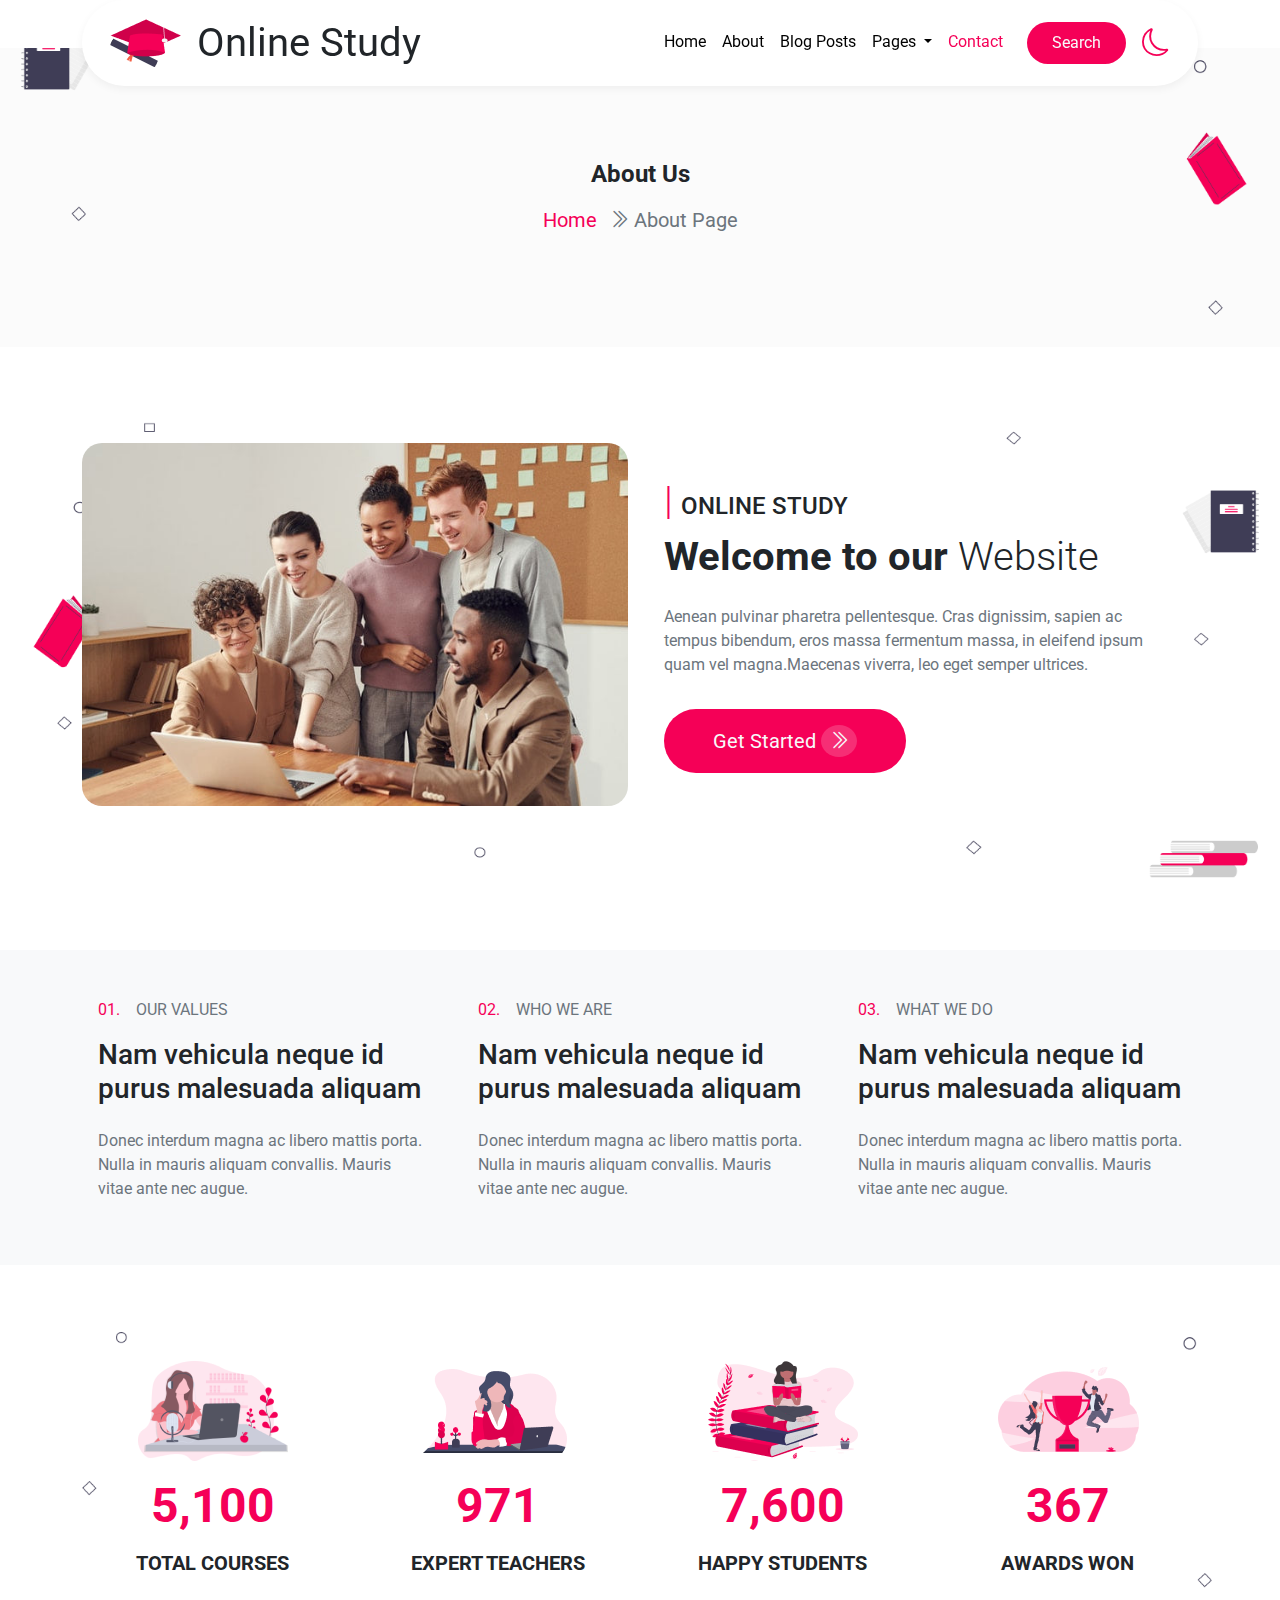
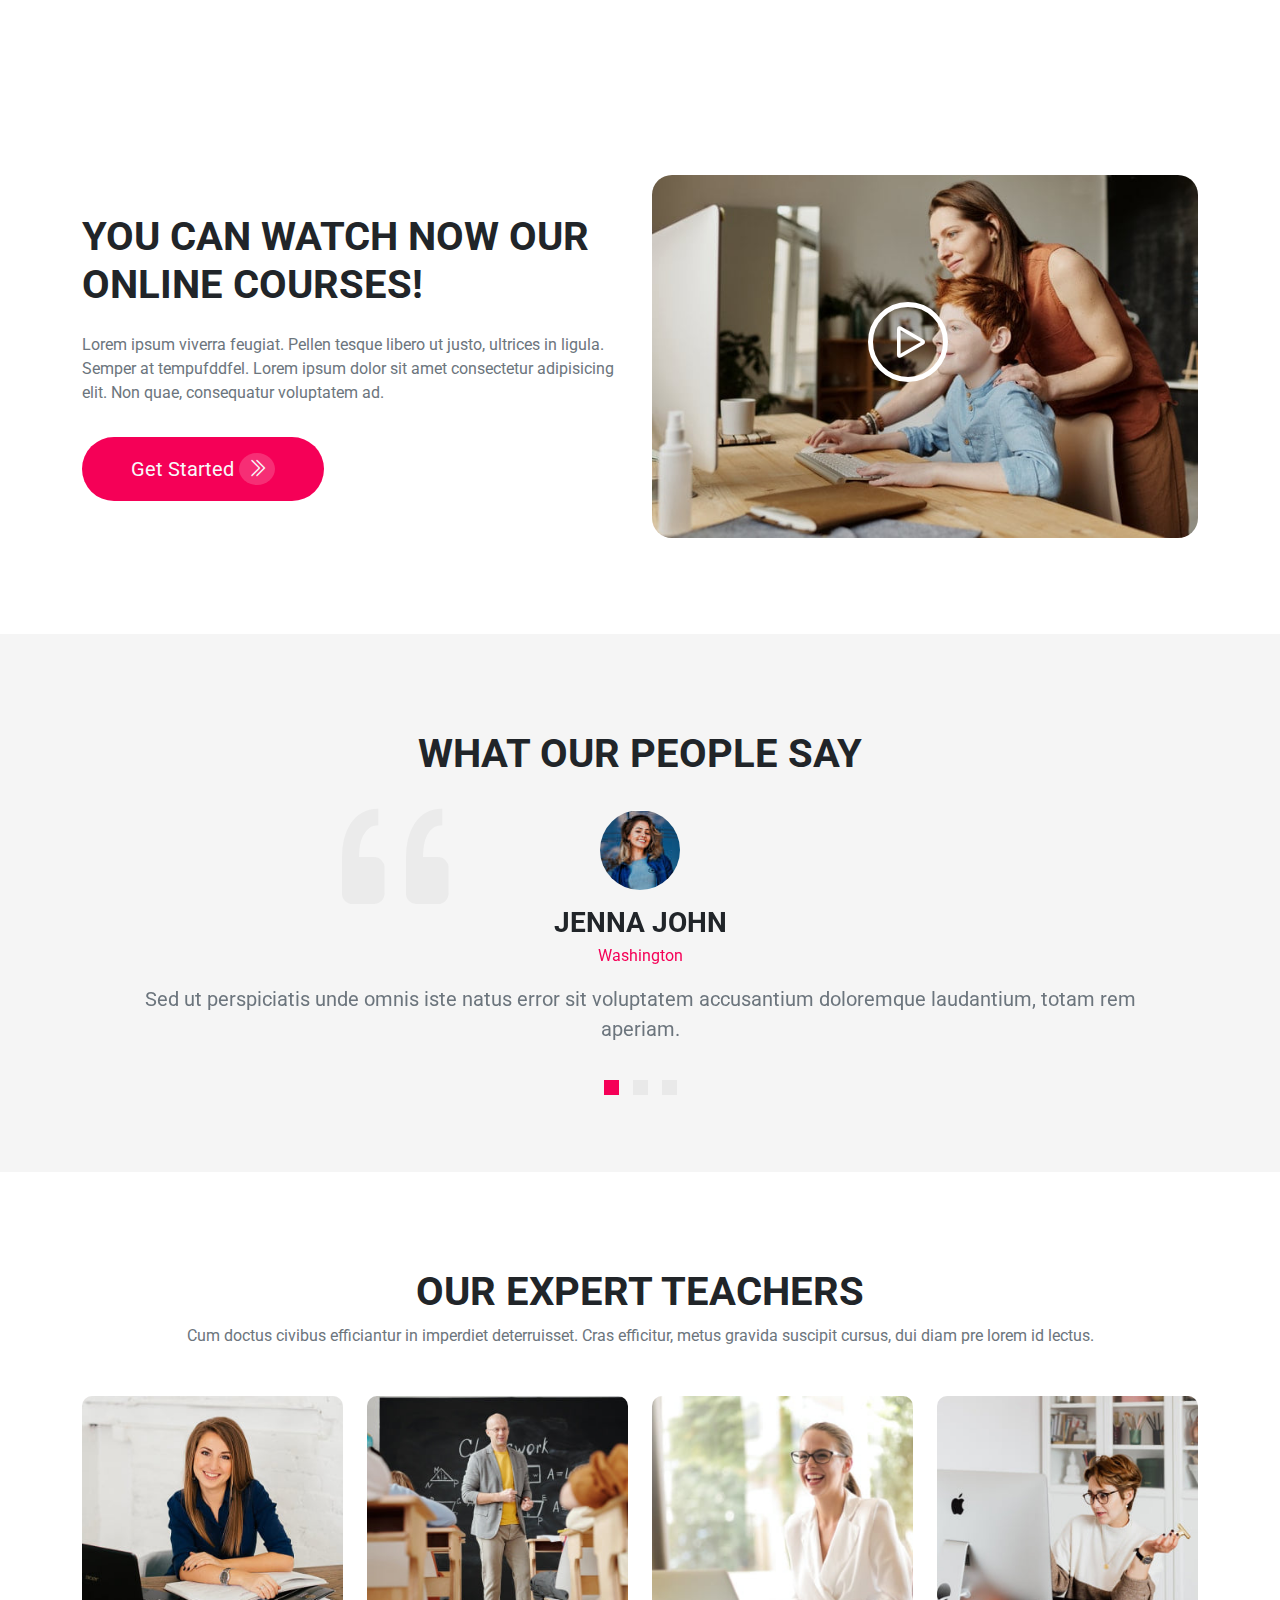
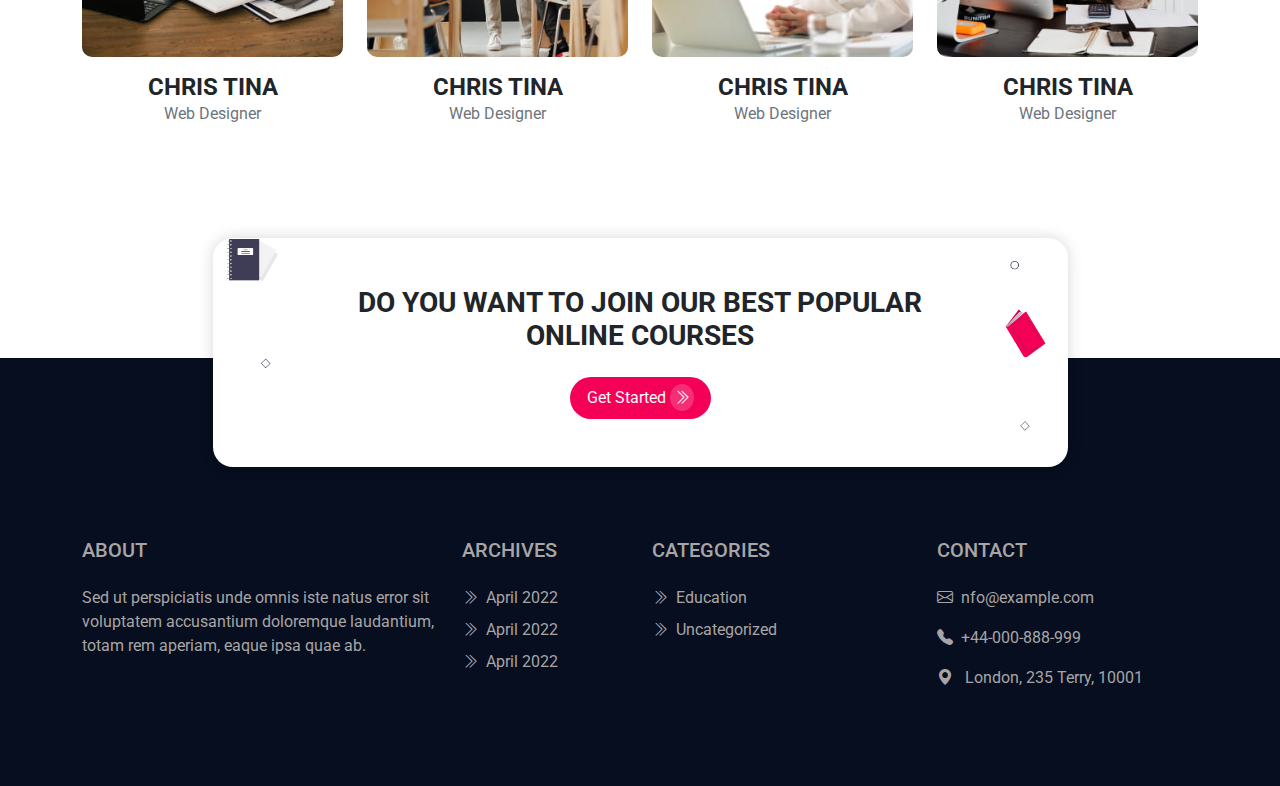
==== about.html @ e32c7d67 "about" ====
<!DOCTYPE html>
<html lang="en">
<head>
    <meta charset="UTF-8">
    <meta http-equiv="X-UA-Compatible" content="IE=edge">
    <meta name="viewport" content="width=device-width, initial-scale=1.0">
    <title>Online Study</title>
    <link rel="stylesheet" href="inc/css/bootstrap.min.css">
    <link rel="stylesheet" href="inc/css/style.css">
    <link href="https://fonts.cdnfonts.com/css/segoe-ui-4" rel="stylesheet">
    <link href="https://fonts.googleapis.com/css2?family=Roboto:wght@300;400;500;700;900&display=swap" rel="stylesheet">
    <link rel="stylesheet" href="https://cdn.jsdelivr.net/npm/bootstrap-icons@1.10.2/font/bootstrap-icons.css">
          <style>
            .banner{
            background-color: #fbfbfb;
            }
            .homeHover:hover{
                text-decoration: underline;
                color: #f50057;
            }
            .errorImg{
                background-image: url(inc/image/error.png) !important;
                background-position: center center;
                background-size: cover;
            }
            .playIcon{
                top: 35%;
                left: 40%;
                color: white;
                border: 5px solid white;
                border-radius: 50px;
                height: 80px;
                width: 80px;
                line-height: 75px;
                text-align: center;
                padding-left: 5px;
                transition: all .3s ease;
            }
            .playIcon:hover{
                transform: scale(1.1);
                cursor: pointer;
            }
          </style>      
</head>
<body>
       <!-- header section -->
       <header>
        <div class="container">
            <nav class="navbar navbar-expand-lg navbar-light px-3">
                <div class="container-fluid">
                  <a class="navbar-brand" href="index.html">
                    <img class="img-fluid" src="inc/image/logo.png" alt="logo">
                  </a>
                  <a href="index.html" class="navbar-brand text-dark fs-1 logoText me-auto">Online Study</a>
                  <button class="navbar-toggler" type="button" data-bs-toggle="collapse" data-bs-target="#navbarSupportedContent" aria-controls="navbarSupportedContent" aria-expanded="false" aria-label="Toggle navigation">
                    <i class="bi bi-list navIcon"></i>
                  </button>
                  <div class="collapse navbar-collapse" id="navbarSupportedContent">
                    <ul class="navbar-nav ms-auto mb-2 mb-lg-0 text-center bg-white">
                      <li class="nav-item">
                        <a class="nav-link" href="index.html">Home</a>
                      </li>
                      <li class="nav-item">
                        <a class="nav-link" href="about.html">About</a>
                      </li>
                      <li class="nav-item">
                        <a class="nav-link" href="blog.html">Blog Posts</a>
                      </li>
                      <li class="nav-item dropdown">
                        <a class="nav-link dropdown-toggle" href="#" role="button" data-bs-toggle="dropdown" aria-expanded="false">
                          Pages
                        </a>
                        <ul class="dropdown-menu text-center">
                          <li><a class="dropdown-item" href="#">404 Page</a></li>
                          <li><a class="dropdown-item" href="#">Landing Page</a></li>
                        </ul>
                      </li>
                      <li class="nav-item">
                        <a class="nav-link active" aria-current="page" href="contact.html">Contact</a>
                      </li>
                      <li class="nav-item ps-3">
                        <a class="btn bg-main rounded-pill text-light px-4 py-2 btnHover" type="submit">Search</a>
                      </li>
                      <li class="nav-item ps-3 d-flex align-items-center position-relative posMoon mx-auto">
                        <i class="bi bi-moon fs-3 text-main"></i>
                            <ul>
                                <li class="nav-item ps-3 d-flex align-items-center position-absolute posSun">
                                    <i class="bi bi-brightness-high fs-3"></i>
                                </li>
                            </ul>
                      </li>
                    </ul>
                  </div>
                </div>
              </nav>
        </div>
    </header>
    <!-- banner section -->
    <section class="banner mt-5 py-5">
        <div class="container py-5">
            <div class="row d-flex justify-content-center">
                <div class="col-lg-12 col-md-12 col-sm-12 text-center">
                    <h6 class="fs-4 fw-bold mb-3 pt-3">About Us</h6>
                    <ul class="list-inline">
                        <li class="list-inline-item">
                            <a class="homeHover fs-5 text-main" href="index.html">Home</a>
                        </li>
                        <li class="list-inline-item">
                            <p class="fs-5 text-muted"><i class="bi bi-chevron-double-right"></i> About Page</p>
                        </li>
                    </ul>
                </div>
            </div>
        </div>
    </section>
    <!--about section-->
    <section class="about py-5">
        <div class="container py-5">
          <div class="row d-flex align-items-center">
            <div class="col-lg-6 col-sm-12 col-md-6">
                <img src="inc/image/about.jpg" alt="about-img" class="img-fluid rounded-20">

            </div>
            <div class="col-lg-6 col-sm-12 col-md-6 ps-4">
               <h6 class=" fs-4"><span class="display-6 text-main">|</span><span class="ps-2">ONLINE STUDY</span></h6>
               <h4 class="display-6"><span class="fw-bold">Welcome to our</span> Website</h4>
               <p class="pe-5 py-3 text-muted">Aenean pulvinar pharetra pellentesque. Cras dignissim, sapien ac tempus bibendum,
                 eros massa fermentum massa, 
                 in eleifend ipsum quam vel magna.Maecenas viverra, leo eget semper ultrices.</p>
                 <a class="btn btn-stl bg-main rounded-pill text-light px-5 py-3 btnHover fs-5" href="#">Get Started <i class="bi bi-chevron-double-right rounded-circle px-2 py-1 forArrow"></i></a>
            </div>
          </div>
        </div>
    </section>
     <!--text section start-->
     <section>
        <div class="container-fluid bg-light py-5 my-5">
            <div class="container">
                <div class="row">
                    <div class="col-lg-4 col-sm-12 col-md-6">
                        <p class="px-3"><span class="text-main">01.</span><span class="ps-3 text-muted">OUR VALUES</span></p>
                        <h3 class="px-3">Nam vehicula neque id purus malesuada aliquam</h3>
                        <p class="pt-3 px-3 text-muted">Donec interdum magna ac libero mattis porta.
                             Nulla in mauris aliquam convallis. Mauris vitae ante nec augue.</p>

                    </div>
                    <div class="col-lg-4 col-sm-12 col-md-6">
                        <p class="px-3"><span class="text-main">02.</span><span class="ps-3 text-muted">WHO WE ARE</span></p>
                        <h3 class="px-3">Nam vehicula neque id purus malesuada aliquam</h3>
                        <p class="pt-3 px-3 text-muted">Donec interdum magna ac libero mattis porta.
                             Nulla in mauris aliquam convallis. Mauris vitae ante nec augue.</p>

                    </div>
                    <div class="col-lg-4 col-sm-12 col-md-6">
                        <p class="px-3"><span class="text-main ">03.</span><span class="ps-3 text-muted">WHAT WE DO</span></p>
                        <h3 class="px-3">Nam vehicula neque id purus malesuada aliquam</h3>
                        <p class="pt-3 px-3 text-muted">Donec interdum magna ac libero mattis porta.
                             Nulla in mauris aliquam convallis. Mauris vitae ante nec augue.</p>

                    </div> 

                </div>

            </div>

        </div>
    </section>
    <!--text section end-->
    <!--cartoon section -->
    <section>
        <div class="container-fluid">
            <div class="errorImg">
                <div class="container">
                    <div class="row py-5 text-center my-5">
                        <div class="col-lg-3 col-sm-12 col-md-6">
                            <img src="inc/image/stats1.png" alt="state-img" class="img-fluid">
                            <p class="display-5 pt-3 fw-bold text-main">5,100</p>
                            <p class="h5 fw-bold">TOTAL COURSES</p>
                        </div>
                        <div class="col-lg-3 col-sm-12 col-md-6">
                            <img src="inc/image/stats2.png" alt="state-img" class="img-fluid">
                            <p class="display-5 pt-3 fw-bold text-main">971</p>
                            <p class="h5 fw-bold">EXPERT TEACHERS</p>
                        </div>
                        <div class="col-lg-3 col-sm-12 col-md-6">
                            <img src="inc/image/stats3.png" alt="state-img" class="img-fluid">
                            <p class="display-5 pt-3 fw-bold text-main">7,600</p>
                            <p class="h5 fw-bold">HAPPY STUDENTS </p>
                        </div>
                        <div class="col-lg-3 col-sm-12 col-md-6">
                            <img src="inc/image/stats4.png" alt="state-img" class="img-fluid">
                            <p class="display-5 pt-3 fw-bold text-main">367</p>
                            <p class="h5 fw-bold">AWARDS WON</p>
                        </div>

                    </div>

                </div>

            </div>
        </div>

    </section>
    <!--cartoon section end-->
     <!--play video section start-->
     <section class="py-5">
        <div class="container py-5">
          <div class="row d-flex align-items-center">
              <div class="col-lg-6 col-md-6 col-sm-12">
                      <h1 class="fw-bold">YOU CAN WATCH NOW OUR ONLINE COURSES!</h1>
                      <p class="py-3 text-muted">Lorem ipsum viverra feugiat. Pellen tesque libero ut justo, ultrices in ligula. Semper at tempufddfel. 
                          Lorem ipsum dolor sit amet consectetur adipisicing elit. Non quae, consequatur voluptatem ad.</p>
                        <a class="btn btn-stl bg-main rounded-pill text-light px-5 py-3 btnHover fs-5" href="#">Get Started <i class="bi bi-chevron-double-right rounded-circle px-2 py-1 forArrow"></i></a>
              </div>
              <div class="col-lg-6 col-md-6 col-sm-12 position-relative">
                  <img src="inc/image/video.jpg" alt="vedio-img" class="img-fluid rounded-20">
                  <i class="bi bi-play position-absolute playIcon display-4"  data-bs-toggle="modal" data-bs-target="#exampleModal"></i>
                  <!-- modal start -->
                        <div class="modal fade" id="exampleModal" tabindex="-1" aria-labelledby="exampleModalLabel" aria-hidden="true">
                            <div class="modal-dialog modal-dialog-centered ">
                            <div class="modal-content">
                                <div class="modal-body">
                                    <iframe width="100%" height="100%" src="https://www.youtube.com/embed/t0Q2otsqC4I" title="YouTube video player" frameborder="0" allow="accelerometer; autoplay; clipboard-write; encrypted-media; gyroscope; picture-in-picture" allowfullscreen></iframe>
                                </div>
                            </div>
                            </div>
                        </div>
                  <!-- modal end -->
              </div>
          </div>
        </div>
  </section>
  <!--play vedio section end-->
<!-- say section -->
<section class="say py-5">
    <div class="container py-5">
      <div class="row pb-4">
        <div class="col-12 text-center">
          <h2 class="display-6 fw-bold">WHAT OUR PEOPLE SAY</h2>
        </div>
      </div>
      <div class="row position-relative">
        <i class="bi bi-quote position-absolute sayIcon"></i>
        <div class="col-12 text-center">
          <!-- slider start -->
              <div id="carouselExampleIndicators" class="carousel slide" data-bs-ride="true">
                  <div class="carousel-indicators">
                    <button type="button" data-bs-target="#carouselExampleIndicators" data-bs-slide-to="0" class="active" aria-current="true" aria-label="Slide 1"></button>
                    <button class="btn rounded-circle" type="button" data-bs-target="#carouselExampleIndicators" data-bs-slide-to="1" aria-label="Slide 2"></button>
                    <button class="btn rounded-pill" type="button" data-bs-target="#carouselExampleIndicators" data-bs-slide-to="2" aria-label="Slide 3"></button>
                  </div>
                  <!-- <ol class="carousel-indicators">
                    <li type="button" data-bs-target="#carouselExampleIndicators" data-bs-slide-to="0" class="active" aria-current="true" aria-label="Slide 1"></li>
                    <li class="" type="button" data-bs-target="#carouselExampleIndicators" data-bs-slide-to="1" aria-label="Slide 2"></li>
                    <li class="" type="button" data-bs-target="#carouselExampleIndicators" data-bs-slide-to="2" aria-label="Slide 3"></li>
                  </ol> -->
                <div class="carousel-inner">
                  <div class="carousel-item active">
                    <img class="img-fluid rounded-circle" src="inc/image/testi2.jpg" alt="profile image">
                      <h6 class="fs-3 fw-bold my-0 pt-3 pb-1">JENNA JOHN</h6>
                      <span class="text-main">Washington</span>
                      <p class="text-muted px-5 fs-5 py-3">Sed ut perspiciatis unde omnis iste natus error sit voluptatem accusantium doloremque laudantium, totam rem aperiam.</p>
                  </div>
                  <div class="carousel-item">
                    <img class="img-fluid rounded-circle" src="inc/image/testi1.jpg" alt="profile image">
                      <h6 class="fs-3 fw-bold my-0 pt-3 pb-1">THEO HALL</h6>
                      <span class="text-main">Washington</span>
                      <p class="text-muted px-5 fs-5 py-3">Sed ut perspiciatis unde omnis iste natus error sit voluptatem accusantium doloremque laudantium, totam rem aperiam.</p>
                  </div>
                  <div class="carousel-item">
                    <img class="img-fluid rounded-circle" src="inc/image/testi3.jpg" alt="profile image">
                      <h6 class="fs-3 fw-bold my-0 pt-3 pb-1">LINDA CARINI</h6>
                      <span class="text-main">Washington</span>
                      <p class="text-muted px-5 fs-5 py-3">Sed ut perspiciatis unde omnis iste natus error sit voluptatem accusantium doloremque laudantium, totam rem aperiam.</p>
                  </div>
                </div>
              </div>
          <!-- slider end -->
          
        </div>
      </div>
    </div>
  </section>
     <!-- expert section -->
     <section class="py-5">
        <div class="container py-5">
          <div class="row text-center pb-3">
            <div class="col-12">
              <h2 class="display-6 fw-bold">OUR EXPERT TEACHERS</h2>
              <p class="px-5 text-muted">Cum doctus civibus efficiantur in imperdiet deterruisset. Cras efficitur, metus gravida suscipit cursus, dui diam pre lorem id lectus.</p>
            </div>
          </div>
          <div class="row text-center">
            <div class="col-lg-3 col-md-6 col-sm-12 py-3">
              <img class="img-fluid expertImage" src="inc/image/team1.jpg" alt="expert teacher image">
              <h6 class="fs-4 fw-bold my-0 pt-3 textHover cursor-pointer">CHRIS TINA</h6>
              <p class="text-muted my-0">Web Designer</p>
            </div>
            <div class="col-lg-3 col-md-6 col-sm-12 py-3">
              <img class="img-fluid expertImage" src="inc/image/team2.jpg" alt="expert teacher image">
              <h6 class="fs-4 fw-bold my-0 pt-3 textHover cursor-pointer">CHRIS TINA</h6>
              <p class="text-muted my-0">Web Designer</p>
            </div>
            <div class="col-lg-3 col-md-6 col-sm-12 py-3">
              <img class="img-fluid expertImage" src="inc/image/team3.jpg" alt="expert teacher image">
              <h6 class="fs-4 fw-bold my-0 pt-3 textHover cursor-pointer">CHRIS TINA</h6>
              <p class="text-muted my-0">Web Designer</p>
            </div>
            <div class="col-lg-3 col-md-6 col-sm-12 py-3">
              <img class="img-fluid expertImage" src="inc/image/team4.jpg" alt="expert teacher image">
              <h6 class="fs-4 fw-bold my-0 pt-3 textHover cursor-pointer">CHRIS TINA</h6>
              <p class="text-muted my-0">Web Designer</p>
            </div>
          </div>
        </div>
      </section>
    <!-- footer section -->
    <footer class="pb-5">
      <div class="container pb-5">
        <div class="row position-relative">
          <div class="col-12">
            <div class="bestPopular text-center w-75 mx-auto p-5 bg-white">
              <h3 class="fs-3 pb-3 fw-bold px-5">DO YOU WANT TO JOIN OUR BEST POPULAR ONLINE COURSES</h3>
              <a class="btn btn-stl bg-main rounded-pill text-light px-3 py-2 btnHover fs-6" href="#">Get Started <i class="bi bi-chevron-double-right rounded-circle p-1 forArrow"></i></a>
            </div>
          </div>
        </div>
        <div class="row text-foot bottomFooter">
            <div class="col-lg-4 col-md-6 col-sm-12">
              <h6 class="fs-5 pb-2 mb-3">ABOUT</h6>
              <p>Sed ut perspiciatis unde omnis iste natus error sit voluptatem accusantium doloremque laudantium, totam rem aperiam, eaque ipsa quae ab.</p>
            </div>
              <div class="col-lg-2 col-md-6 col-sm-12">
                <h6 class="fs-5 pb-2 mb-3">ARCHIVES</h6>
                <ul class="footer2nd">
                  <li class="pb-2"><a class="text-foot" href="#"><i class="bi bi-chevron-double-right pe-2"></i>April 2022</a></li>
                  <li class="pb-2"><a class="text-foot" href="#"><i class="bi bi-chevron-double-right pe-2"></i>April 2022</a></li>
                  <li class=""><a class="text-foot" href="#"><i class="bi bi-chevron-double-right pe-2"></i>April 2022</a></li>
                </ul>
            </div>
            <div class="col-lg-3 col-md-6 col-sm-12">
              <h6 class="fs-5 pb-2 mb-3">CATEGORIES</h6>
              <ul class="footer2nd">
                <li class="pb-2"><a class="text-foot" href="#"><i class="bi bi-chevron-double-right pe-2"></i>Education</a></li>
                <li class=""><a class="text-foot" href="#"><i class="bi bi-chevron-double-right pe-2"></i>Uncategorized</a></li>
              </ul>
          </div>
          <div class="col-lg-3 col-md-6 col-sm-12">
            <h6 class="fs-5 pb-2 mb-3">CONTACT</h6>
            <ul class="footer2nd">
              <li class="pb-3"><a class="text-foot" href="mailto:nfo@example.com.com"><i class="bi bi-envelope pe-2"></i>nfo@example.com</a></li>
              <li class="pb-3"><a class="text-foot" href="tel:+44-000-888-999"><i class="bi bi-telephone-fill pe-2"></i>+44-000-888-999</a></li>
              <li class=""><i class="bi bi-geo-alt-fill pe-2"></i> London, 235 Terry, 10001</li>
            </ul>
           </div>
        </div>
      </div>
    </footer>
    <script src="inc/js/bootstrap.bundle.min.js"></script>
</body>
</html>
---- inc/css/style.css ----
*{
    margin: 0;
    padding: 0;
    box-sizing: border-box;
    font-family: 'Roboto', sans-serif;
}
*::after,
*::before{
    margin: 0;
    padding: 0;
    box-sizing: border-box;
    -webkit-box-sizing: border-box;
}
:active,
/* :hover, */
:focus{
    outline: 0 !important;
    outline-offset: 0;
    box-shadow: unset !important;
}
/* a,
p{
    font-family: 'Segoe UI', sans-serif;
}
h1,h2,h3,h4,h5,h6{
    font-family: 'Roboto', sans-serif;
} */
a,
a:hover{
    text-decoration: none;
}
ul,
ol{
    margin: 0;
    padding: 0;
}
.text-main{
    color: #f50057;
}
.bg-main{
    background-color: #f50057 ;
}
.text-darkMain{
    color: #3f3d56 ;
}
.bg-darkMain{
    background-color: #3f3d56 ;
}
.text-darkBlue{
    color: #060e1f ;
}
.bg-darkBlue{
    background-color: #060e1f ;
}
.textHover{
    transition: all .5s ease;
}
.textHover:hover{
    color: #f50057!important;
}
.cursor-pointer{
    cursor: pointer;
}
.rounded-20{
    border-radius: 20px;
}
/* --------------------
header section start
-------------------- */
header{
    position: fixed;
    top: 0;
    left: 0;
    right: 0;
    z-index: 300;
}
.navbar{
    box-shadow: 0 3px 9px rgba(0, 0, 0, 5%);
    border-radius: 50px;
    background-color: white;
}
.nav-link{
    color: black !important;
    transition: all .5s ease;
}
.nav-item .active {
    color: #f50057 !important;
    
}
.nav-link:hover{
    color: #f50057!important;
}
.logoText{
    transition: all .5s ease;
}
.logoText:hover{
    color: #f50057!important;
}
.btnHover{
    transition: all .5s ease;
}
.btnHover:hover{
    background-color: #3f3d56;
}
.posMoon:hover .posSun{
    opacity: 1;
    cursor: pointer;
    background-color: white;
    color: #f50057;
    transform: rotate(360deg);
    border-radius: 50px;
}
.posSun{
    top: 0;
    left: 0;
    bottom: 0;
    right: 0;
    height: 100%;
    width: 100%;
    opacity: 0;
    transition: all .5s ease;
}
.dropdown-item:hover{
    background-color: transparent !important;
    color: #f50057 !important;
}
.dropdown-menu{
    background-color: white;
    box-shadow: 0px 0px 5px #00000028;
    border: 0;
}
.navbar-toggler{
    background-color: #f50057;
    color: white !important;
    padding: 3px 2px !important;
    border: 0;
    font-size: 25px;
}
.navbar-toggler:focus{
    border: 2px solid #060e1f;
}
/* --------------------
header section end
-------------------- */
/* --------------------
banner section start
-------------------- */
.banner{
    background-image: url(../image/banner.png);
    background-position: center center;
    background-size: cover;
    
}
.forArrow{
    background: rgb(255 255 255 / 18%) ;
    
}
/* --------------------
banner section end
-------------------- */
/* --------------------
about section start
-------------------- */
.about{
    background-image: url(../image/middle.png);
    background-position: center center;
    background-size: cover;
}
.btnAbt{
    background-color: #3f3d56;
    transition: all .5s ease;
}
.btnAbt:hover{
    background-color: #f50057;
}
.aboutImg{
    border-radius: 20px;
}
/* --------------------
about section end
-------------------- */
/* --------------------
expert section start
-------------------- */
.expertImage{
    border-radius: 10px;
    transition: all .5s ease;
}
.expertImage:hover{
    transform: translate(0px, -10px);
    box-shadow: 0px 10px 15px rgba(0, 0, 0, 0.20);
}
/* --------------------
expert section end
-------------------- */
/* --------------------
say section start
-------------------- */
.say{
    background-color: #f5f5f5;
}
.sayIcon{
    font-size: 170px;
    color: #ebebeb;
    top: -70px;
    right: 0;
    left: 20%;
}
.carousel-indicators{
    bottom: -45px;
}
/* -------- */
.carousel-indicators button{
    background-color: #dedede !important;
    width: 15px !important;
    height: 15px !important;
    margin: 0px 7px !important;
    border-radius: 50px !important;
}
.carousel-indicators button:hover{
    background-color: #f50057 !important;
    opacity: 1 !important;
}
.carousel-indicators button.active{
    background-color: #f50057 !important;
}
/* ---------- */
/* .carousel-indicators li{
    background-color: #dedede !important;
    width: 15px !important;
    height: 15px !important;
    margin: 0px 7px !important;
    border-radius: 50px !important;
}
.carousel-indicators li:hover{
    background-color: #f50057 !important;
    opacity: 1 !important;
}
.carousel-indicators li.active{
    background-color: #f50057 !important;
} */
/* --------------------
say section end
-------------------- */
/* --------------------
article section start
-------------------- */
.article{

}
.articleHover{
    transition: all .3s ease;
    border-radius: 15px;
    overflow: hidden;
    border: 1px solid rgb(228, 225, 225);
}
.articleHover:hover{
    box-shadow: 0px 5px 15px rgba(0, 0, 0, 0.10);
    transform: translate(0px,-15px);
    color: #f50057;
}
/* --------------------
article section end
-------------------- */
/* --------------------
footer section start
-------------------- */
footer{
    background-color: #060e1f;
    margin-top: 120px;
}
.bestPopular{
    border-radius: 20px;
    background-image: url(../image/banner.png);
    background-size: cover;
    background-position: center center;
    box-shadow: 0px 0px 15px rgba(0, 0, 0, 0.158);
    position: absolute;
    left: 0;
    right: 0;
    top: -120px;
}
.bottomFooter{
    padding-top: 180px;
}
.footer2nd{
    list-style-type: none;
}
.text-foot{
    color: #a8a5a6 ;
}
.text-foot:hover{
    color: #a8a5a6 ;
}
/* ---------- */
.btn{
    position: relative;
}
.btn-stl{
    transition: all .5s ease;
}
.btn-stl::after,
.btn-stl::before{
    content: "";
    position: absolute;
    opacity: .3;
    background-color: #3f3d56;
    border-radius: inherit;
    width: 100%;
    height: 100%;
    left: 0;
    bottom: 0;
    z-index: -300;
    transition: all .3s ease;
}
.btn-stl:hover{
    transform: translate(-12px, -12px);
}
.btn-stl:hover::after{
    transform: translate(6px, 6px);
}
.btn-stl:hover::before{
    transform: translate(12px, 12px);
}
/* --------------------
footer section end
-------------------- */
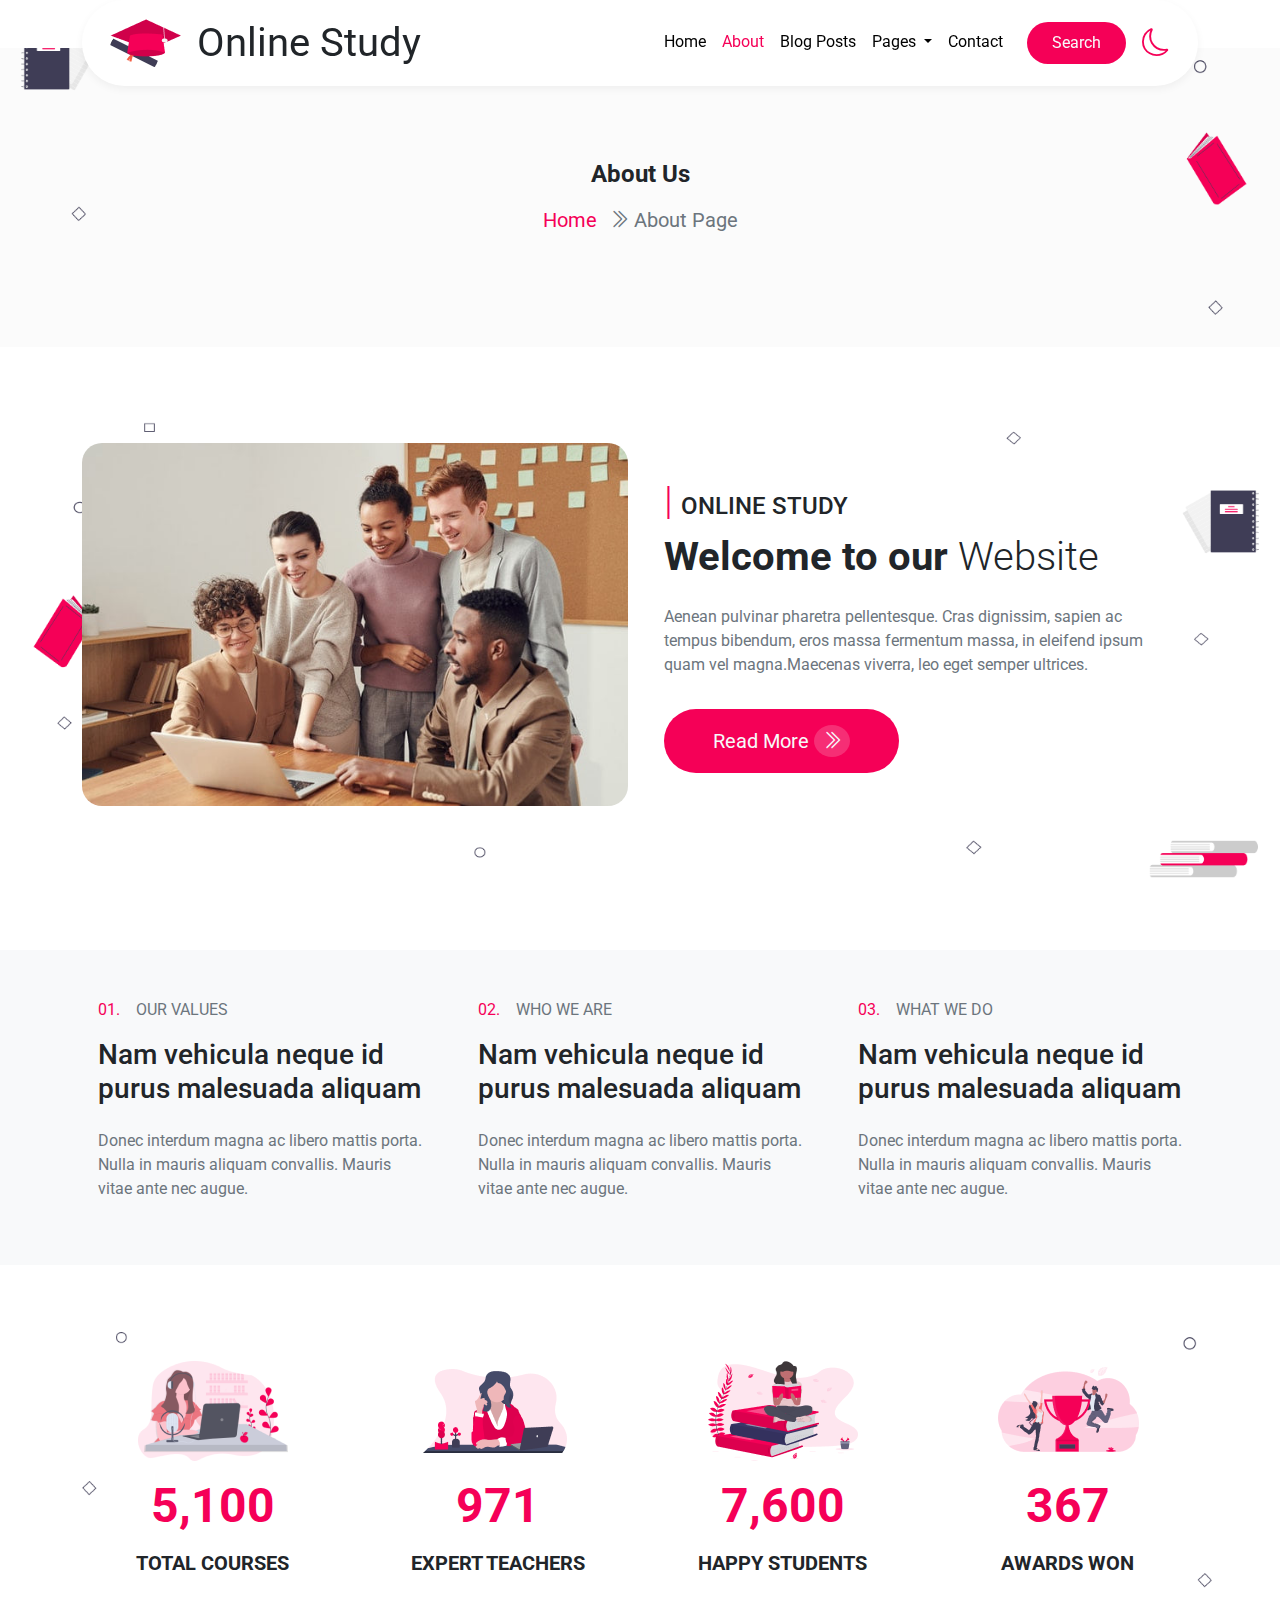
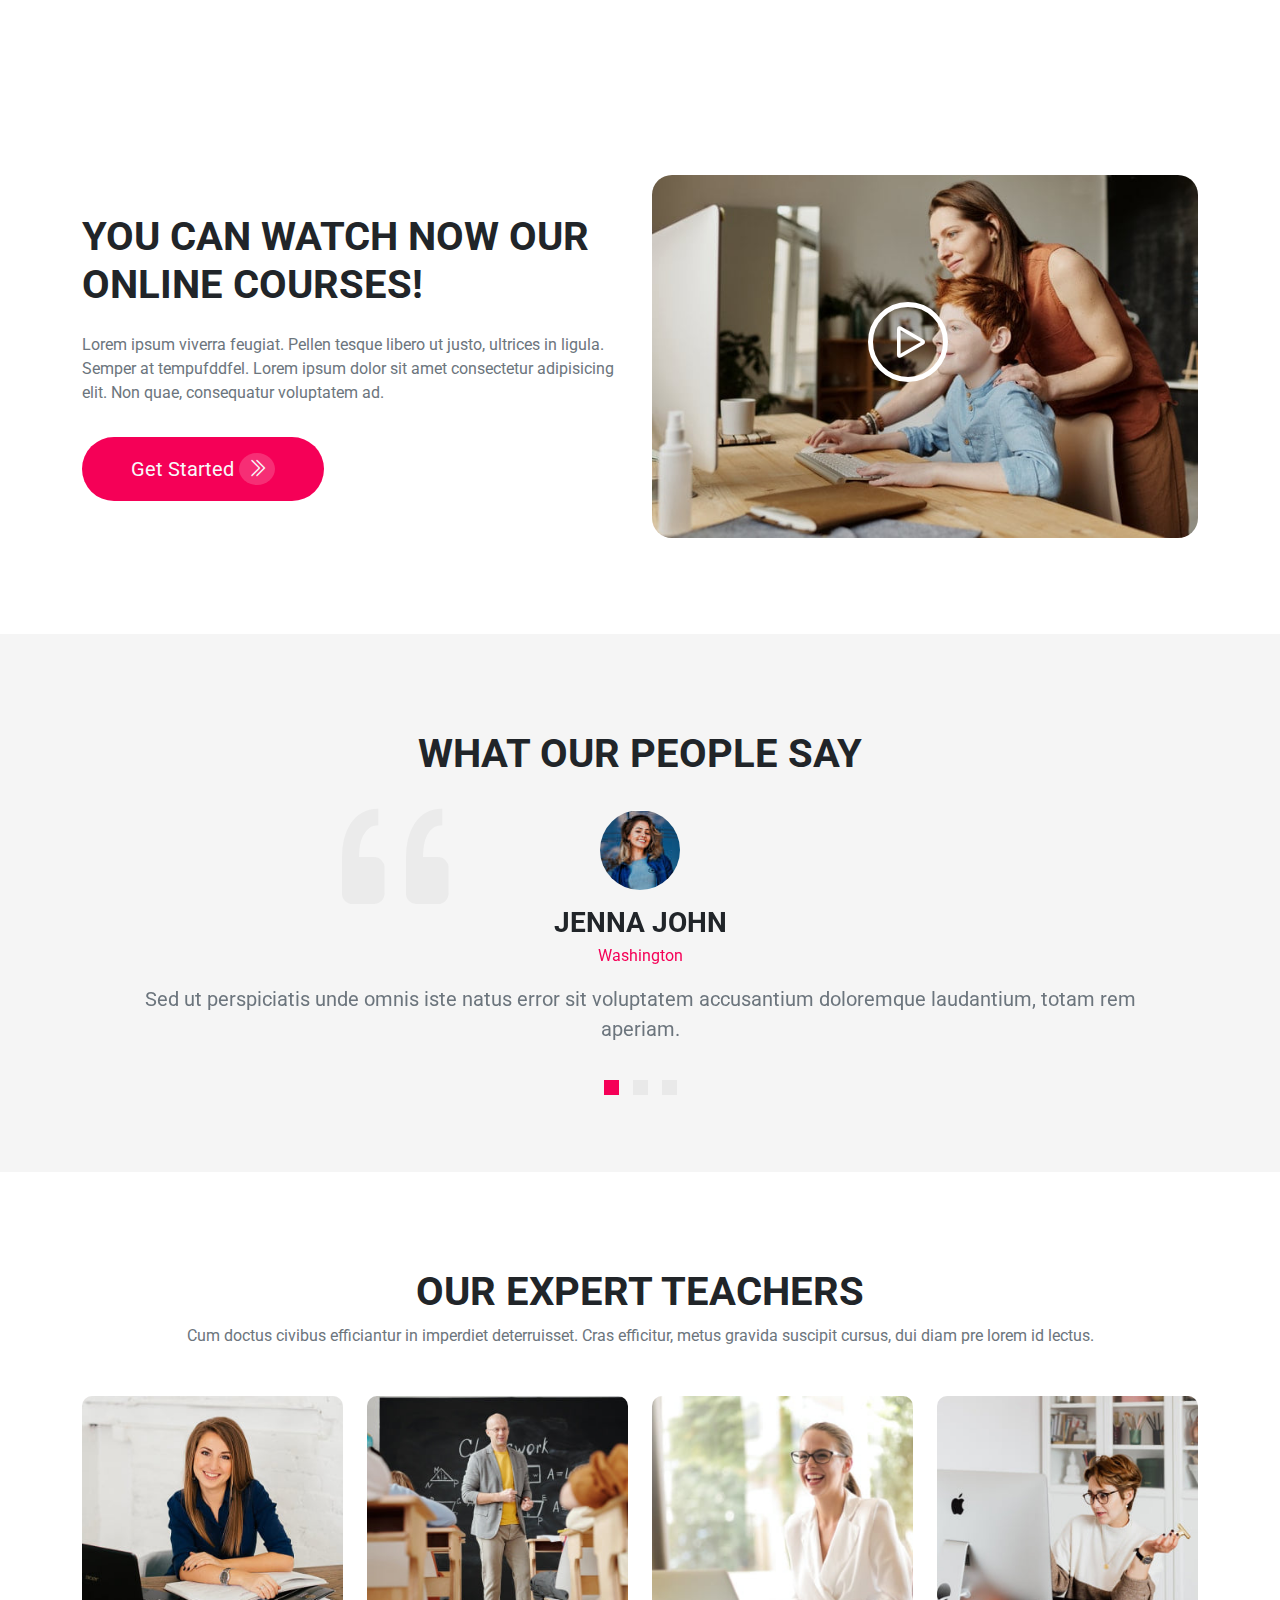
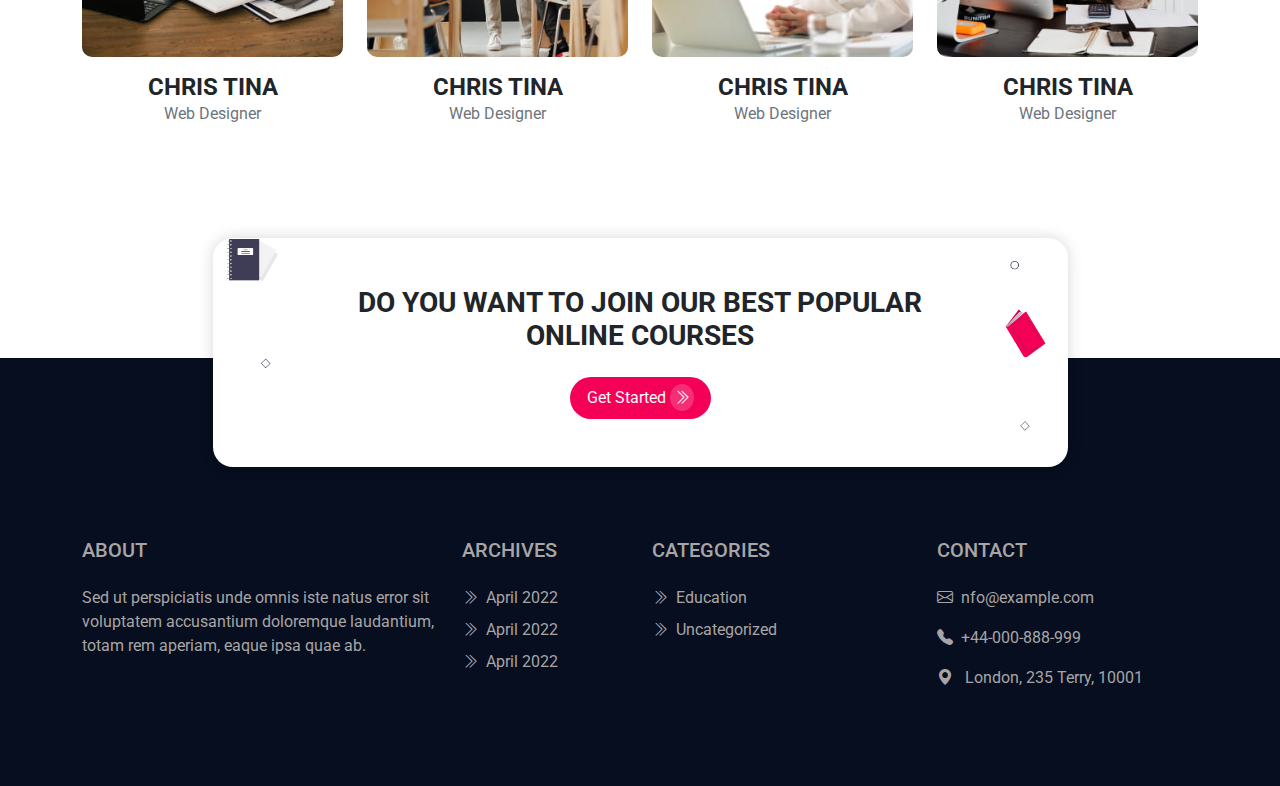
==== commit 5008eafd: "landingPage" ====
--- a/about.html
+++ b/about.html
@@ -62,7 +62,7 @@
                         <a class="nav-link" href="index.html">Home</a>
                       </li>
                       <li class="nav-item">
-                        <a class="nav-link" href="about.html">About</a>
+                        <a class="nav-link active" aria-current="page" href="about.html">About</a>
                       </li>
                       <li class="nav-item">
                         <a class="nav-link" href="blog.html">Blog Posts</a>
@@ -72,12 +72,12 @@
                           Pages
                         </a>
                         <ul class="dropdown-menu text-center">
-                          <li><a class="dropdown-item" href="#">404 Page</a></li>
-                          <li><a class="dropdown-item" href="#">Landing Page</a></li>
+                          <li><a class="dropdown-item" href="page404.html">404 Page</a></li>
+                          <li><a class="dropdown-item" href="landing.html">Landing Page</a></li>
                         </ul>
                       </li>
                       <li class="nav-item">
-                        <a class="nav-link active" aria-current="page" href="contact.html">Contact</a>
+                        <a class="nav-link" href="contact.html">Contact</a>
                       </li>
                       <li class="nav-item ps-3">
                         <a class="btn bg-main rounded-pill text-light px-4 py-2 btnHover" type="submit">Search</a>
@@ -128,7 +128,7 @@
                <p class="pe-5 py-3 text-muted">Aenean pulvinar pharetra pellentesque. Cras dignissim, sapien ac tempus bibendum,
                  eros massa fermentum massa, 
                  in eleifend ipsum quam vel magna.Maecenas viverra, leo eget semper ultrices.</p>
-                 <a class="btn btn-stl bg-main rounded-pill text-light px-5 py-3 btnHover fs-5" href="#">Get Started <i class="bi bi-chevron-double-right rounded-circle px-2 py-1 forArrow"></i></a>
+                 <a class="btn btn-stl bg-main rounded-pill text-light px-5 py-3 btnHover fs-5" href="#">Read More <i class="bi bi-chevron-double-right rounded-circle px-2 py-1 forArrow"></i></a>
             </div>
           </div>
         </div>
--- a/inc/css/style.css
+++ b/inc/css/style.css
@@ -89,6 +89,9 @@
 }
 .nav-link:hover{
     color: #f50057!important;
+}
+.dropdown-menu .active{
+    background-color: transparent !important;
 }
 .logoText{
     transition: all .5s ease;
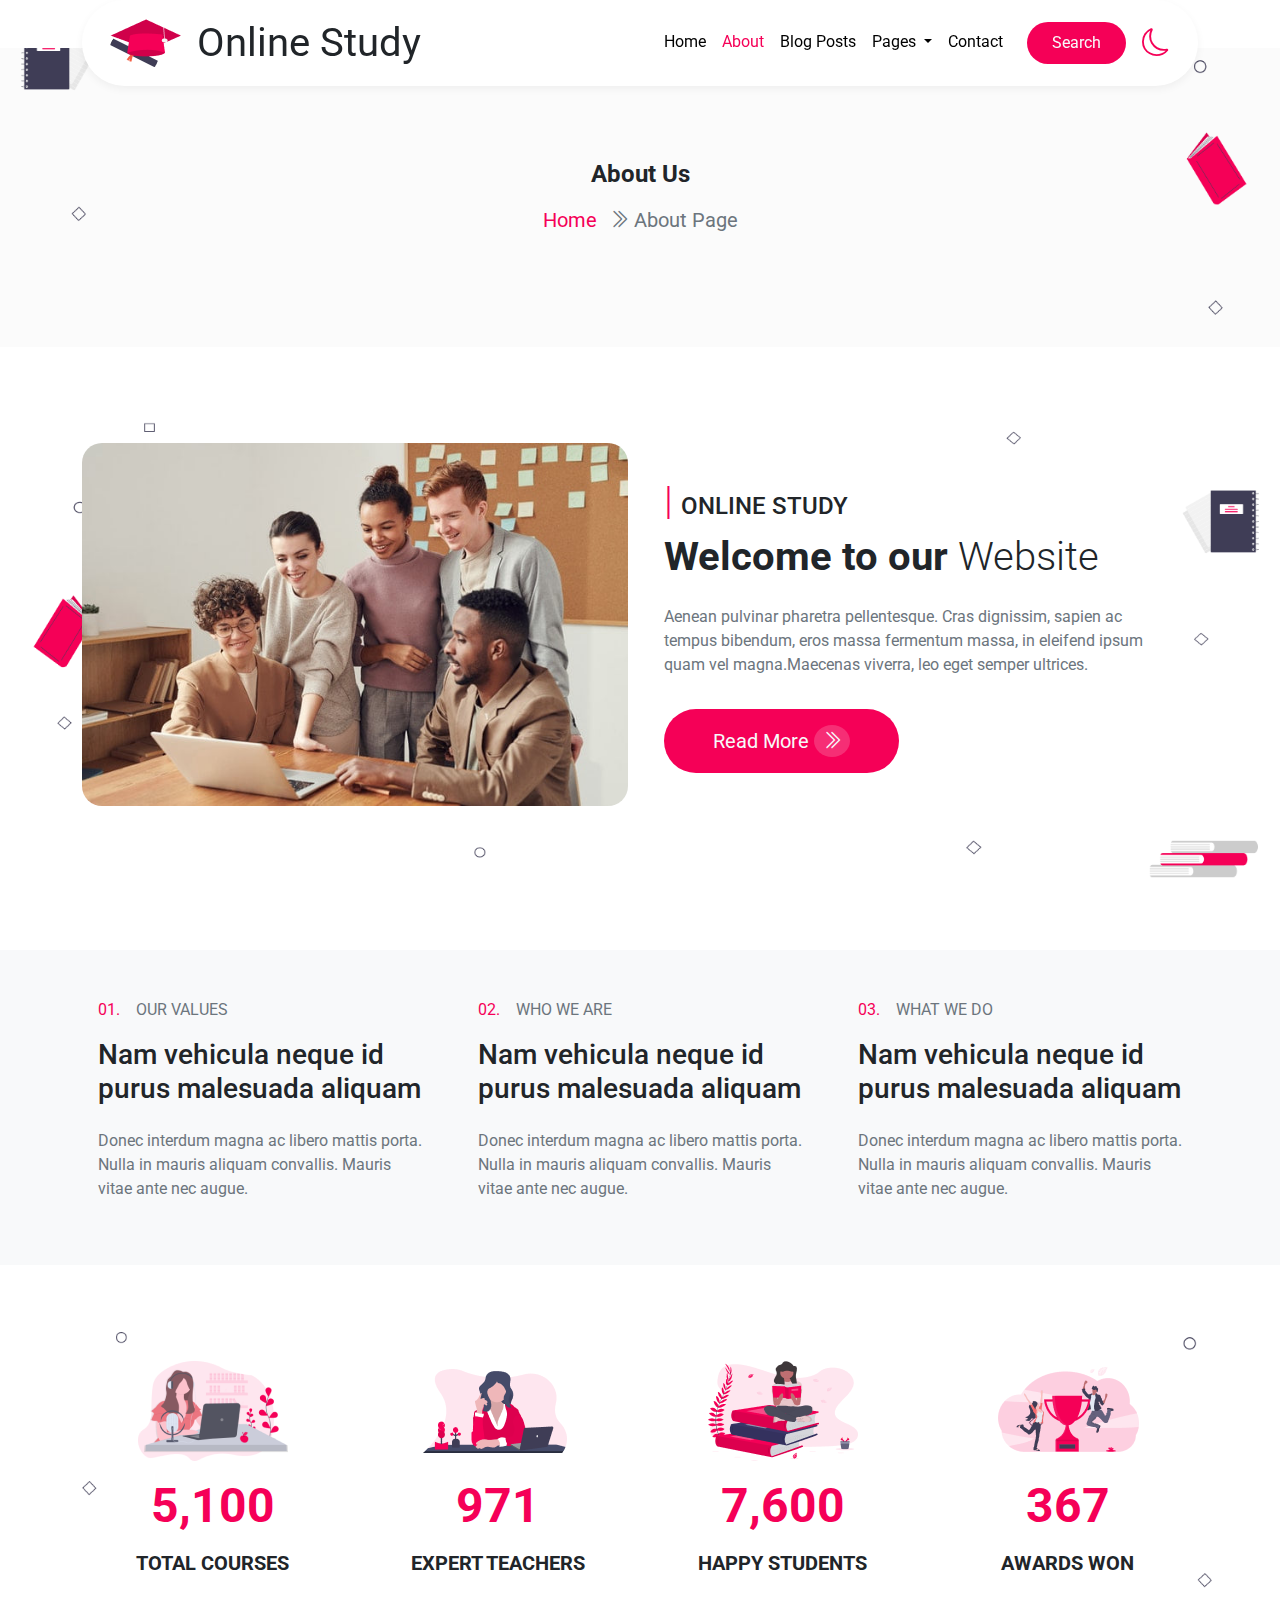
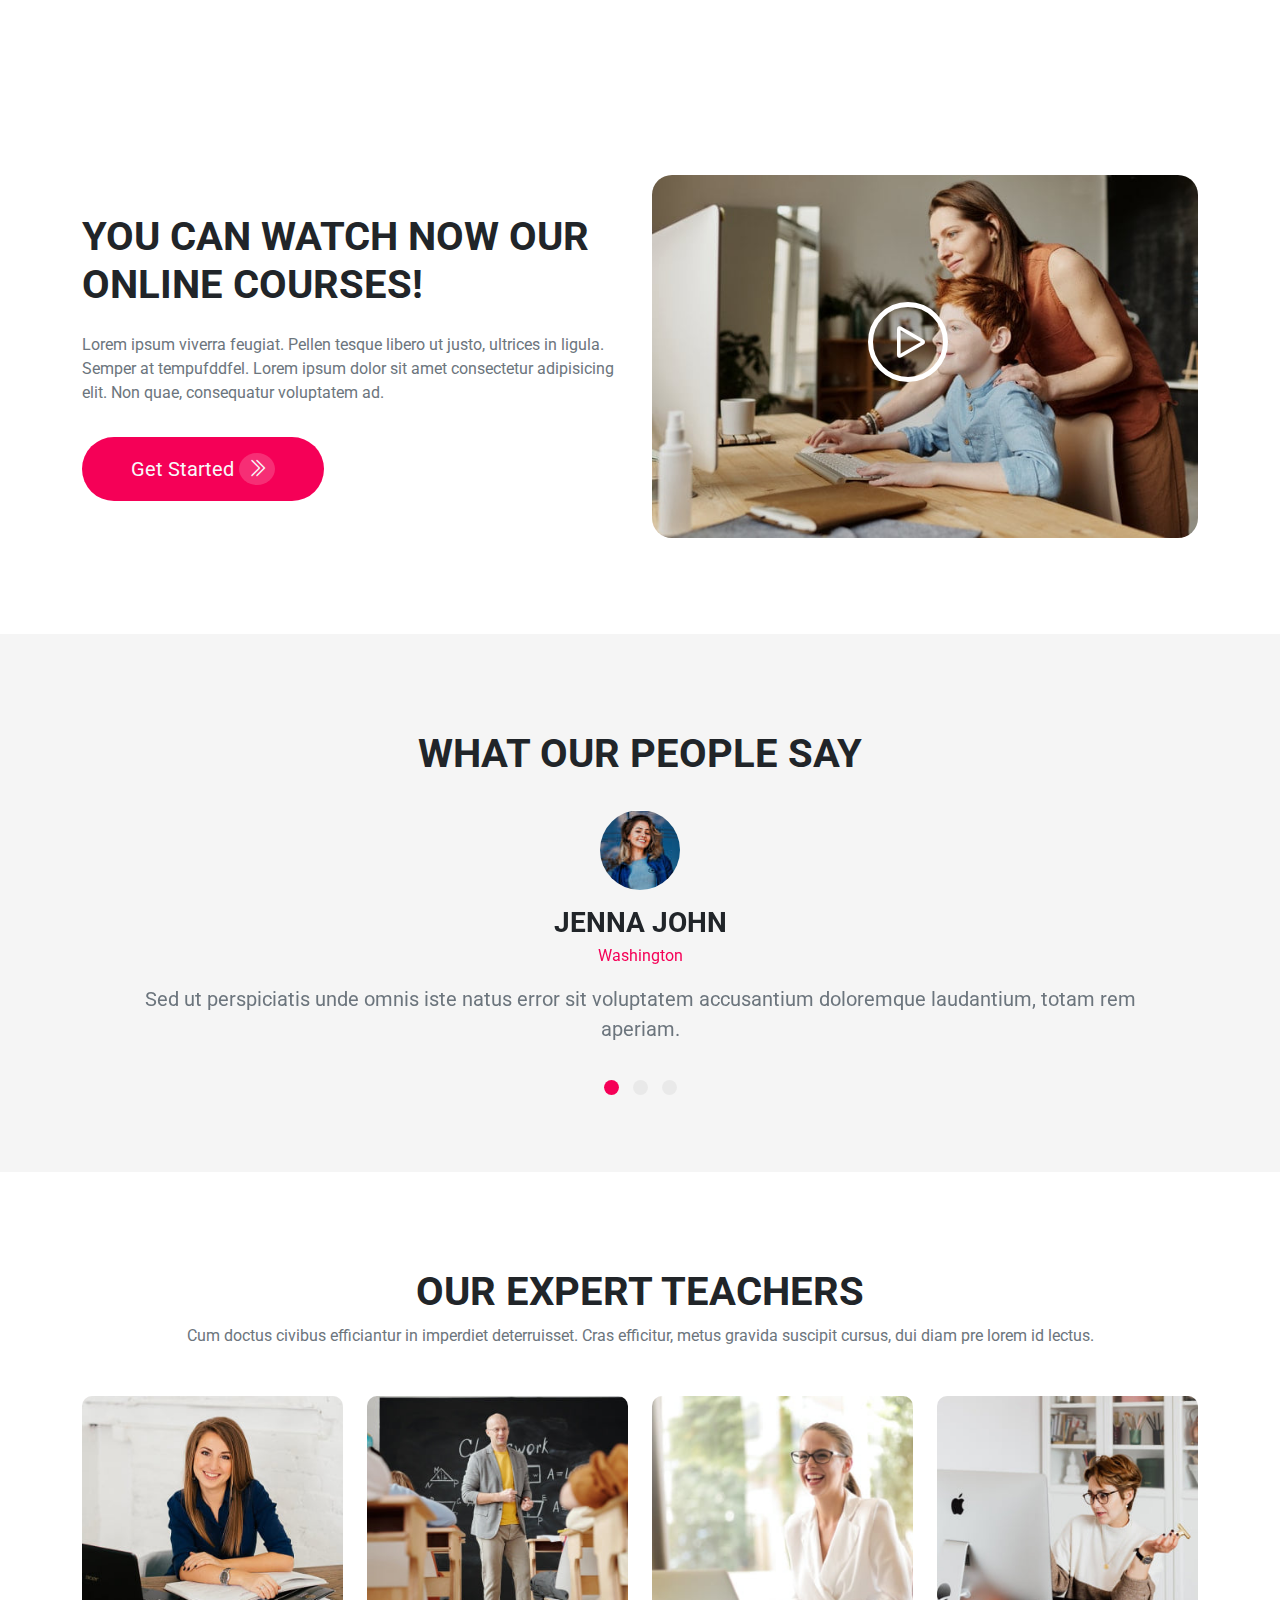
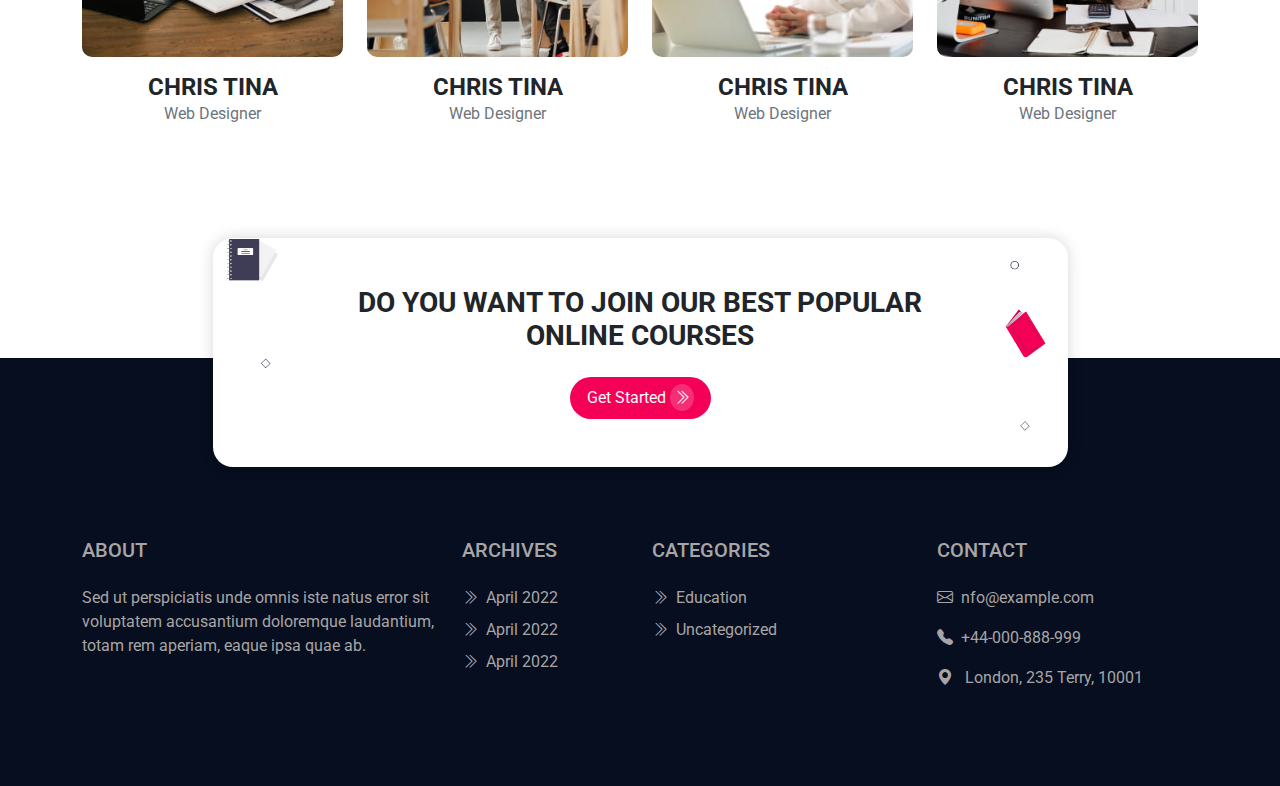
==== commit c00a5414: "courselDone" ====
--- a/about.html
+++ b/about.html
@@ -11,6 +11,8 @@
     <link href="https://fonts.cdnfonts.com/css/segoe-ui-4" rel="stylesheet">
     <link href="https://fonts.googleapis.com/css2?family=Roboto:wght@300;400;500;700;900&display=swap" rel="stylesheet">
     <link rel="stylesheet" href="https://cdn.jsdelivr.net/npm/bootstrap-icons@1.10.2/font/bootstrap-icons.css">
+    <link rel="stylesheet" href="https://cdnjs.cloudflare.com/ajax/libs/font-awesome/6.2.1/css/all.min.css" integrity="sha512-MV7K8+y+gLIBoVD59lQIYicR65iaqukzvf/nwasF0nqhPay5w/9lJmVM2hMDcnK1OnMGCdVK+iQrJ7lzPJQd1w==" crossorigin="anonymous" referrerpolicy="no-referrer" />
+
           <style>
             .banner{
             background-color: #fbfbfb;
@@ -232,56 +234,50 @@
         </div>
   </section>
   <!--play vedio section end-->
-<!-- say section -->
-<section class="say py-5">
-    <div class="container py-5">
-      <div class="row pb-4">
-        <div class="col-12 text-center">
-          <h2 class="display-6 fw-bold">WHAT OUR PEOPLE SAY</h2>
+    <!-- say section -->
+    <section class="say py-5">
+      <div class="container py-5">
+        <div class="row pb-4">
+          <div class="col-12 text-center">
+            <h2 class="display-6 fw-bold">WHAT OUR PEOPLE SAY</h2>
+          </div>
+        </div>
+        <div class="row sayIcon">
+          <div class="col-12 text-center">
+            <!-- slider start -->
+                <div id="carouselExampleIndicators" class="carousel slide" data-bs-ride="true">
+                    <ol class="carousel-indicators">
+                      <li data-bs-target="#carouselExampleIndicators" data-bs-slide-to="0" class="active rounded-circle" aria-current="true" aria-label="Slide 1"></li>
+                      <li class="rounded-circle" data-bs-target="#carouselExampleIndicators" data-bs-slide-to="1" aria-label="Slide 2"></li>
+                      <li class="rounded-circle" data-bs-target="#carouselExampleIndicators" data-bs-slide-to="2" aria-label="Slide 3"></li>
+                    </ol>
+                  <div class="carousel-inner">
+                    <div class="carousel-item active">
+                      <img class="img-fluid rounded-circle" src="inc/image/testi2.jpg" alt="profile image">
+                        <h6 class="fs-3 fw-bold my-0 pt-3 pb-1">JENNA JOHN</h6>
+                        <span class="text-main">Washington</span>
+                        <p class="text-muted px-5 fs-5 py-3">Sed ut perspiciatis unde omnis iste natus error sit voluptatem accusantium doloremque laudantium, totam rem aperiam.</p>
+                    </div>
+                    <div class="carousel-item">
+                      <img class="img-fluid rounded-circle" src="inc/image/testi1.jpg" alt="profile image">
+                        <h6 class="fs-3 fw-bold my-0 pt-3 pb-1">THEO HALL</h6>
+                        <span class="text-main">Washington</span>
+                        <p class="text-muted px-5 fs-5 py-3">Sed ut perspiciatis unde omnis iste natus error sit voluptatem accusantium doloremque laudantium, totam rem aperiam.</p>
+                    </div>
+                    <div class="carousel-item">
+                      <img class="img-fluid rounded-circle" src="inc/image/testi3.jpg" alt="profile image">
+                        <h6 class="fs-3 fw-bold my-0 pt-3 pb-1">LINDA CARINI</h6>
+                        <span class="text-main">Washington</span>
+                        <p class="text-muted px-5 fs-5 py-3">Sed ut perspiciatis unde omnis iste natus error sit voluptatem accusantium doloremque laudantium, totam rem aperiam.</p>
+                    </div>
+                  </div>
+                </div>
+            <!-- slider end -->
+            
+          </div>
         </div>
       </div>
-      <div class="row position-relative">
-        <i class="bi bi-quote position-absolute sayIcon"></i>
-        <div class="col-12 text-center">
-          <!-- slider start -->
-              <div id="carouselExampleIndicators" class="carousel slide" data-bs-ride="true">
-                  <div class="carousel-indicators">
-                    <button type="button" data-bs-target="#carouselExampleIndicators" data-bs-slide-to="0" class="active" aria-current="true" aria-label="Slide 1"></button>
-                    <button class="btn rounded-circle" type="button" data-bs-target="#carouselExampleIndicators" data-bs-slide-to="1" aria-label="Slide 2"></button>
-                    <button class="btn rounded-pill" type="button" data-bs-target="#carouselExampleIndicators" data-bs-slide-to="2" aria-label="Slide 3"></button>
-                  </div>
-                  <!-- <ol class="carousel-indicators">
-                    <li type="button" data-bs-target="#carouselExampleIndicators" data-bs-slide-to="0" class="active" aria-current="true" aria-label="Slide 1"></li>
-                    <li class="" type="button" data-bs-target="#carouselExampleIndicators" data-bs-slide-to="1" aria-label="Slide 2"></li>
-                    <li class="" type="button" data-bs-target="#carouselExampleIndicators" data-bs-slide-to="2" aria-label="Slide 3"></li>
-                  </ol> -->
-                <div class="carousel-inner">
-                  <div class="carousel-item active">
-                    <img class="img-fluid rounded-circle" src="inc/image/testi2.jpg" alt="profile image">
-                      <h6 class="fs-3 fw-bold my-0 pt-3 pb-1">JENNA JOHN</h6>
-                      <span class="text-main">Washington</span>
-                      <p class="text-muted px-5 fs-5 py-3">Sed ut perspiciatis unde omnis iste natus error sit voluptatem accusantium doloremque laudantium, totam rem aperiam.</p>
-                  </div>
-                  <div class="carousel-item">
-                    <img class="img-fluid rounded-circle" src="inc/image/testi1.jpg" alt="profile image">
-                      <h6 class="fs-3 fw-bold my-0 pt-3 pb-1">THEO HALL</h6>
-                      <span class="text-main">Washington</span>
-                      <p class="text-muted px-5 fs-5 py-3">Sed ut perspiciatis unde omnis iste natus error sit voluptatem accusantium doloremque laudantium, totam rem aperiam.</p>
-                  </div>
-                  <div class="carousel-item">
-                    <img class="img-fluid rounded-circle" src="inc/image/testi3.jpg" alt="profile image">
-                      <h6 class="fs-3 fw-bold my-0 pt-3 pb-1">LINDA CARINI</h6>
-                      <span class="text-main">Washington</span>
-                      <p class="text-muted px-5 fs-5 py-3">Sed ut perspiciatis unde omnis iste natus error sit voluptatem accusantium doloremque laudantium, totam rem aperiam.</p>
-                  </div>
-                </div>
-              </div>
-          <!-- slider end -->
-          
-        </div>
-      </div>
-    </div>
-  </section>
+    </section>
      <!-- expert section -->
      <section class="py-5">
         <div class="container py-5">
--- a/inc/css/style.css
+++ b/inc/css/style.css
@@ -203,28 +203,36 @@
     background-color: #f5f5f5;
 }
 .sayIcon{
+    position: relative;
+    z-index:1;
+}
+.sayIcon::after{
+    content: "\f10d";
+    font-family: "Font Awesome 5 Free";
+    font-weight: 900;
     font-size: 170px;
     color: #ebebeb;
     top: -70px;
-    right: 0;
-    left: 20%;
+    left: 35%;
+    transform: translateX(-35%);
+    position: absolute;
+    z-index: -1;
 }
 .carousel-indicators{
     bottom: -45px;
 }
 /* -------- */
-.carousel-indicators button{
+.carousel-indicators li{
     background-color: #dedede !important;
+    margin: 0px 7px !important;
+    height: 15px !important;
     width: 15px !important;
-    height: 15px !important;
-    margin: 0px 7px !important;
-    border-radius: 50px !important;
-}
-.carousel-indicators button:hover{
+}
+.carousel-indicators li:hover{
     background-color: #f50057 !important;
     opacity: 1 !important;
 }
-.carousel-indicators button.active{
+.carousel-indicators li.active{
     background-color: #f50057 !important;
 }
 /* ---------- */
